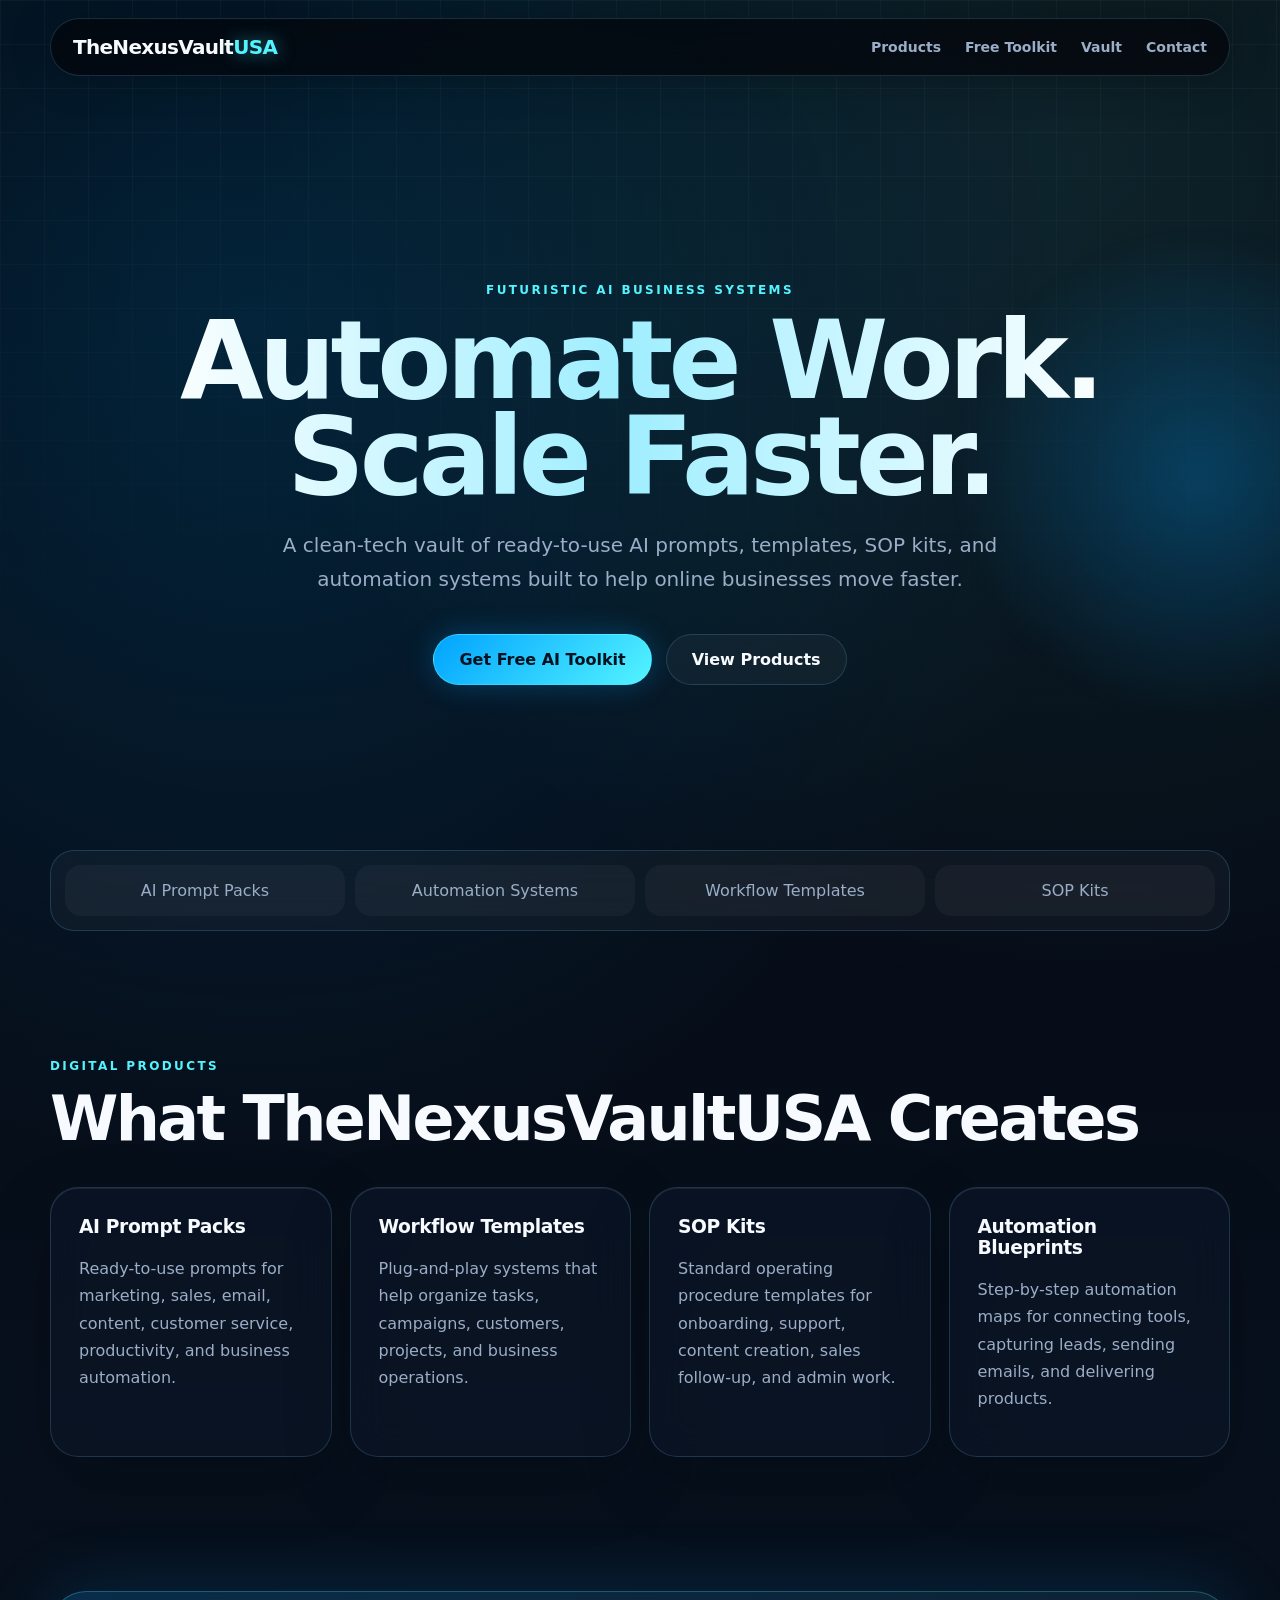
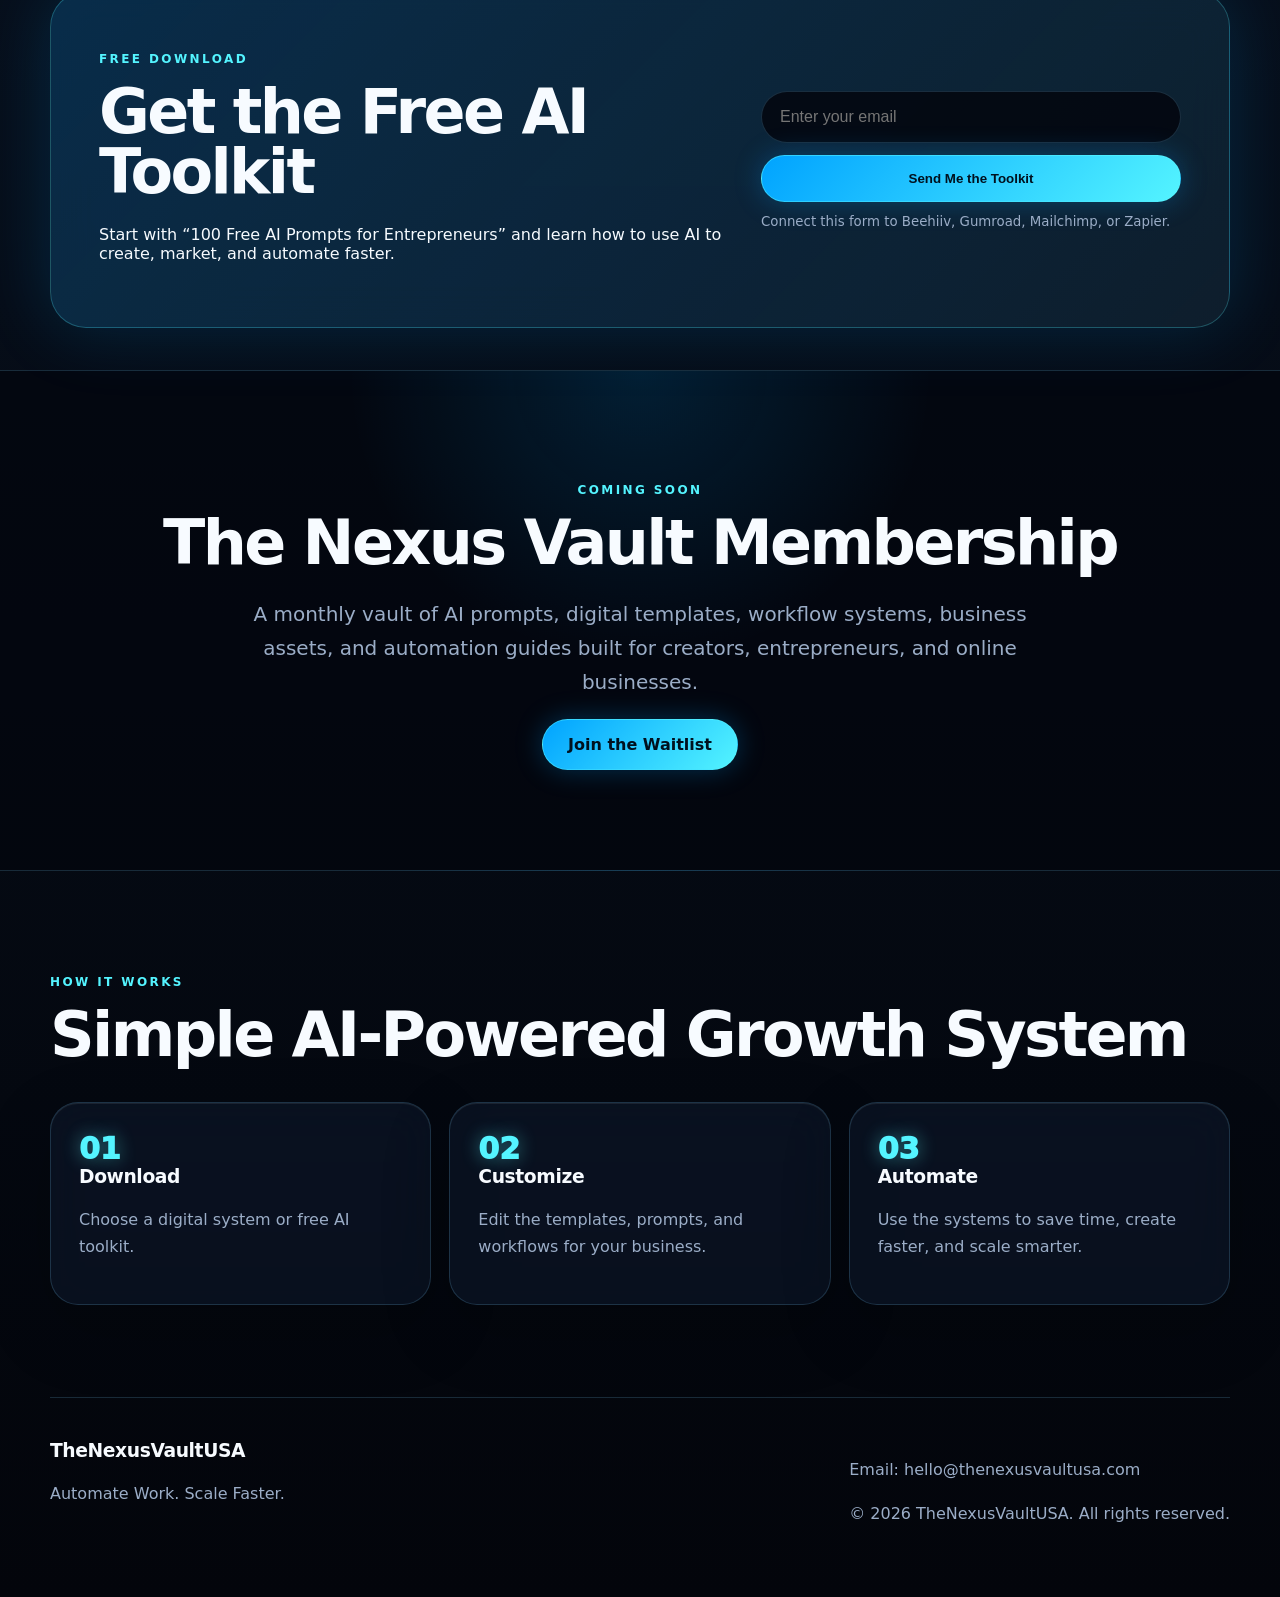
==== index.html @ 5780275d "Add files via upload Initial website upload" ====
<!DOCTYPE html>
<html lang="en">
<head>
  <meta charset="UTF-8" />
  <meta name="viewport" content="width=device-width, initial-scale=1.0" />
  <title>TheNexusVaultUSA | Automate Work. Scale Faster.</title>
  <meta name="description" content="AI-powered templates, prompt packs, workflow systems, SOP kits, and automation tools for entrepreneurs, creators, and businesses." />
  <link rel="stylesheet" href="style.css" />
</head>
<body>
  <header class="site-header">
    <div class="logo">TheNexusVault<span>USA</span></div>
    <nav>
      <a href="#products">Products</a>
      <a href="#free">Free Toolkit</a>
      <a href="#vault">Vault</a>
      <a href="#contact">Contact</a>
    </nav>
  </header>

  <section class="hero">
    <div class="hero-content">
      <p class="eyebrow">Futuristic AI Business Systems</p>
      <h1>Automate Work. Scale Faster.</h1>
      <p class="subheadline">
        A clean-tech vault of ready-to-use AI prompts, templates, SOP kits, and automation systems built to help online businesses move faster.
      </p>
      <div class="hero-buttons">
        <a class="btn primary" href="#free">Get Free AI Toolkit</a>
        <a class="btn secondary" href="#products">View Products</a>
      </div>
    </div>
  </section>

  <section class="trust" aria-label="Product categories">
    <div>AI Prompt Packs</div>
    <div>Automation Systems</div>
    <div>Workflow Templates</div>
    <div>SOP Kits</div>
  </section>

  <section id="products" class="section">
    <p class="eyebrow">Digital Products</p>
    <h2>What TheNexusVaultUSA Creates</h2>
    <div class="grid">
      <div class="card">
        <h3>AI Prompt Packs</h3>
        <p>Ready-to-use prompts for marketing, sales, email, content, customer service, productivity, and business automation.</p>
      </div>
      <div class="card">
        <h3>Workflow Templates</h3>
        <p>Plug-and-play systems that help organize tasks, campaigns, customers, projects, and business operations.</p>
      </div>
      <div class="card">
        <h3>SOP Kits</h3>
        <p>Standard operating procedure templates for onboarding, support, content creation, sales follow-up, and admin work.</p>
      </div>
      <div class="card">
        <h3>Automation Blueprints</h3>
        <p>Step-by-step automation maps for connecting tools, capturing leads, sending emails, and delivering products.</p>
      </div>
    </div>
  </section>

  <section id="free" class="lead-magnet">
    <div>
      <p class="eyebrow">Free Download</p>
      <h2>Get the Free AI Toolkit</h2>
      <p>Start with “100 Free AI Prompts for Entrepreneurs” and learn how to use AI to create, market, and automate faster.</p>
    </div>
    <form class="signup">
      <input type="email" placeholder="Enter your email" required />
      <button type="submit">Send Me the Toolkit</button>
      <small>Connect this form to Beehiiv, Gumroad, Mailchimp, or Zapier.</small>
    </form>
  </section>

  <section id="vault" class="section dark">
    <p class="eyebrow">Coming Soon</p>
    <h2>The Nexus Vault Membership</h2>
    <p class="wide">
      A monthly vault of AI prompts, digital templates, workflow systems, business assets, and automation guides built for creators, entrepreneurs, and online businesses.
    </p>
    <a class="btn primary" href="#contact">Join the Waitlist</a>
  </section>

  <section class="section">
    <p class="eyebrow">How It Works</p>
    <h2>Simple AI-Powered Growth System</h2>
    <div class="steps">
      <div><span>01</span><h3>Download</h3><p>Choose a digital system or free AI toolkit.</p></div>
      <div><span>02</span><h3>Customize</h3><p>Edit the templates, prompts, and workflows for your business.</p></div>
      <div><span>03</span><h3>Automate</h3><p>Use the systems to save time, create faster, and scale smarter.</p></div>
    </div>
  </section>

  <footer id="contact">
    <div>
      <h3>TheNexusVaultUSA</h3>
      <p>Automate Work. Scale Faster.</p>
    </div>
    <div>
      <p>Email: hello@thenexusvaultusa.com</p>
      <p>© 2026 TheNexusVaultUSA. All rights reserved.</p>
    </div>
  </footer>
</body>
</html>
---- style.css ----
:root {
  --black: #03050b;
  --deep: #07111f;
  --panel: rgba(12, 22, 38, 0.72);
  --panel-solid: #0b1321;
  --white: #f7fbff;
  --muted: #9badc7;
  --blue: #00a3ff;
  --cyan: #54f4ff;
  --line: rgba(124, 210, 255, 0.18);
  --glow: rgba(0, 163, 255, 0.35);
}

* { box-sizing: border-box; }

html { scroll-behavior: smooth; }

body {
  margin: 0;
  font-family: Inter, ui-sans-serif, system-ui, -apple-system, BlinkMacSystemFont, "Segoe UI", Arial, sans-serif;
  background:
    radial-gradient(circle at 20% 10%, rgba(0, 163, 255, 0.18), transparent 28%),
    radial-gradient(circle at 85% 5%, rgba(84, 244, 255, 0.12), transparent 26%),
    linear-gradient(180deg, #03050b 0%, #07101d 44%, #03050b 100%);
  color: var(--white);
  overflow-x: hidden;
}

body::before {
  content: "";
  position: fixed;
  inset: 0;
  pointer-events: none;
  background-image:
    linear-gradient(rgba(255,255,255,0.035) 1px, transparent 1px),
    linear-gradient(90deg, rgba(255,255,255,0.035) 1px, transparent 1px);
  background-size: 44px 44px;
  mask-image: linear-gradient(to bottom, black, transparent 80%);
  z-index: -1;
}

a { color: inherit; text-decoration: none; }

.site-header {
  width: min(1180px, calc(100% - 32px));
  margin: 18px auto 0;
  padding: 16px 22px;
  display: flex;
  justify-content: space-between;
  align-items: center;
  border: 1px solid var(--line);
  border-radius: 999px;
  background: rgba(3, 5, 11, 0.72);
  backdrop-filter: blur(20px);
  box-shadow: 0 0 40px rgba(0,0,0,0.28);
  position: sticky;
  top: 16px;
  z-index: 20;
}

.logo {
  font-weight: 900;
  font-size: 20px;
  letter-spacing: -0.7px;
}

.logo span {
  color: var(--cyan);
  text-shadow: 0 0 18px rgba(84,244,255,0.55);
}

nav {
  display: flex;
  gap: 24px;
  color: var(--muted);
  font-size: 14px;
  font-weight: 700;
}

nav a { transition: color .2s ease, text-shadow .2s ease; }
nav a:hover {
  color: var(--white);
  text-shadow: 0 0 18px var(--glow);
}

.hero {
  min-height: 86vh;
  display: flex;
  align-items: center;
  justify-content: center;
  padding: 110px 7% 80px;
  position: relative;
}

.hero::after {
  content: "";
  position: absolute;
  width: 520px;
  height: 520px;
  right: -180px;
  top: 140px;
  border-radius: 50%;
  background: radial-gradient(circle, rgba(0,163,255,0.28), transparent 66%);
  filter: blur(10px);
  pointer-events: none;
}

.hero-content {
  max-width: 980px;
  text-align: center;
  position: relative;
  z-index: 2;
}

.eyebrow {
  color: var(--cyan);
  text-transform: uppercase;
  font-size: 12px;
  font-weight: 900;
  letter-spacing: 2.4px;
  margin-bottom: 16px;
}

h1 {
  font-size: clamp(52px, 9vw, 108px);
  line-height: 0.88;
  margin: 0 0 24px;
  letter-spacing: -5px;
  background: linear-gradient(90deg, #ffffff 0%, #9feeff 48%, #ffffff 100%);
  -webkit-background-clip: text;
  background-clip: text;
  color: transparent;
}

h2 {
  font-size: clamp(34px, 5vw, 62px);
  line-height: 0.96;
  margin: 10px 0 24px;
  letter-spacing: -2.6px;
}

h3 {
  margin-top: 0;
  letter-spacing: -0.4px;
}

.subheadline, .wide {
  color: var(--muted);
  font-size: 20px;
  line-height: 1.7;
  max-width: 790px;
  margin-left: auto;
  margin-right: auto;
}

.hero-buttons {
  display: flex;
  gap: 14px;
  margin-top: 38px;
  justify-content: center;
  flex-wrap: wrap;
}

.btn, button {
  display: inline-flex;
  align-items: center;
  justify-content: center;
  border-radius: 999px;
  padding: 15px 25px;
  font-weight: 900;
  border: 1px solid var(--line);
  cursor: pointer;
  transition: transform .2s ease, box-shadow .2s ease, border-color .2s ease;
}

.btn:hover, button:hover {
  transform: translateY(-2px);
}

.primary, button {
  background: linear-gradient(135deg, var(--blue), var(--cyan));
  color: #00111f;
  border-color: rgba(84,244,255,0.5);
  box-shadow: 0 0 28px rgba(0,163,255,0.28);
}

.secondary {
  background: rgba(255,255,255,0.04);
  color: var(--white);
  backdrop-filter: blur(12px);
}

.trust {
  width: min(1180px, calc(100% - 32px));
  margin: 0 auto 24px;
  display: grid;
  grid-template-columns: repeat(4, 1fr);
  padding: 14px;
  border: 1px solid var(--line);
  border-radius: 24px;
  color: var(--muted);
  text-align: center;
  gap: 10px;
  background: rgba(255,255,255,0.035);
  backdrop-filter: blur(18px);
}

.trust div {
  padding: 16px 12px;
  border-radius: 16px;
  background: rgba(255,255,255,0.035);
}

.section {
  width: min(1180px, calc(100% - 32px));
  margin: 0 auto;
  padding: 92px 0;
}

.grid {
  display: grid;
  grid-template-columns: repeat(4, 1fr);
  gap: 18px;
  margin-top: 38px;
}

.card, .steps div {
  background: var(--panel);
  border: 1px solid var(--line);
  border-radius: 28px;
  padding: 28px;
  backdrop-filter: blur(20px);
  box-shadow: inset 0 1px 0 rgba(255,255,255,0.08), 0 24px 70px rgba(0,0,0,0.2);
  position: relative;
  overflow: hidden;
}

.card::before, .steps div::before {
  content: "";
  position: absolute;
  inset: 0;
  background: linear-gradient(135deg, rgba(84,244,255,0.12), transparent 38%);
  opacity: 0;
  transition: opacity .2s ease;
}

.card:hover::before, .steps div:hover::before { opacity: 1; }

.card p, .steps p, footer p {
  color: var(--muted);
  line-height: 1.7;
}

.lead-magnet {
  width: min(1180px, calc(100% - 32px));
  margin: 42px auto;
  padding: 48px;
  border-radius: 36px;
  background:
    linear-gradient(135deg, rgba(0,163,255,0.18), rgba(84,244,255,0.05)),
    rgba(12, 22, 38, 0.76);
  border: 1px solid rgba(84,244,255,0.26);
  box-shadow: 0 0 70px rgba(0,163,255,0.18);
  backdrop-filter: blur(22px);
  display: grid;
  grid-template-columns: 1.2fr 0.8fr;
  gap: 32px;
  align-items: center;
}

.signup {
  display: flex;
  flex-direction: column;
  gap: 12px;
}

input {
  padding: 16px 18px;
  border-radius: 999px;
  border: 1px solid var(--line);
  background: rgba(3, 5, 11, 0.78);
  color: var(--white);
  font-size: 16px;
  outline: none;
}

input:focus {
  border-color: var(--cyan);
  box-shadow: 0 0 0 4px rgba(84,244,255,0.12);
}

small { color: var(--muted); }

.dark {
  width: 100%;
  max-width: none;
  padding: 100px 7%;
  background:
    radial-gradient(circle at 50% 0%, rgba(0,163,255,0.15), transparent 36%),
    rgba(3,5,11,0.55);
  border-top: 1px solid var(--line);
  border-bottom: 1px solid var(--line);
  text-align: center;
}

.steps {
  display: grid;
  grid-template-columns: repeat(3, 1fr);
  gap: 18px;
  margin-top: 38px;
}

.steps span {
  color: var(--cyan);
  font-weight: 950;
  font-size: 30px;
  text-shadow: 0 0 18px rgba(84,244,255,0.45);
}

footer {
  width: min(1180px, calc(100% - 32px));
  margin: 0 auto;
  padding: 42px 0 54px;
  border-top: 1px solid var(--line);
  display: flex;
  justify-content: space-between;
  gap: 24px;
}

@media (max-width: 950px) {
  nav { display: none; }
  .grid, .steps, .lead-magnet, .trust { grid-template-columns: 1fr; }
  .hero { min-height: 78vh; }
  .hero-content { text-align: left; }
  .hero-buttons { justify-content: flex-start; }
  .subheadline, .wide { margin-left: 0; }
  footer { flex-direction: column; }
  h1 { letter-spacing: -2.7px; }
  .site-header { border-radius: 22px; }
}
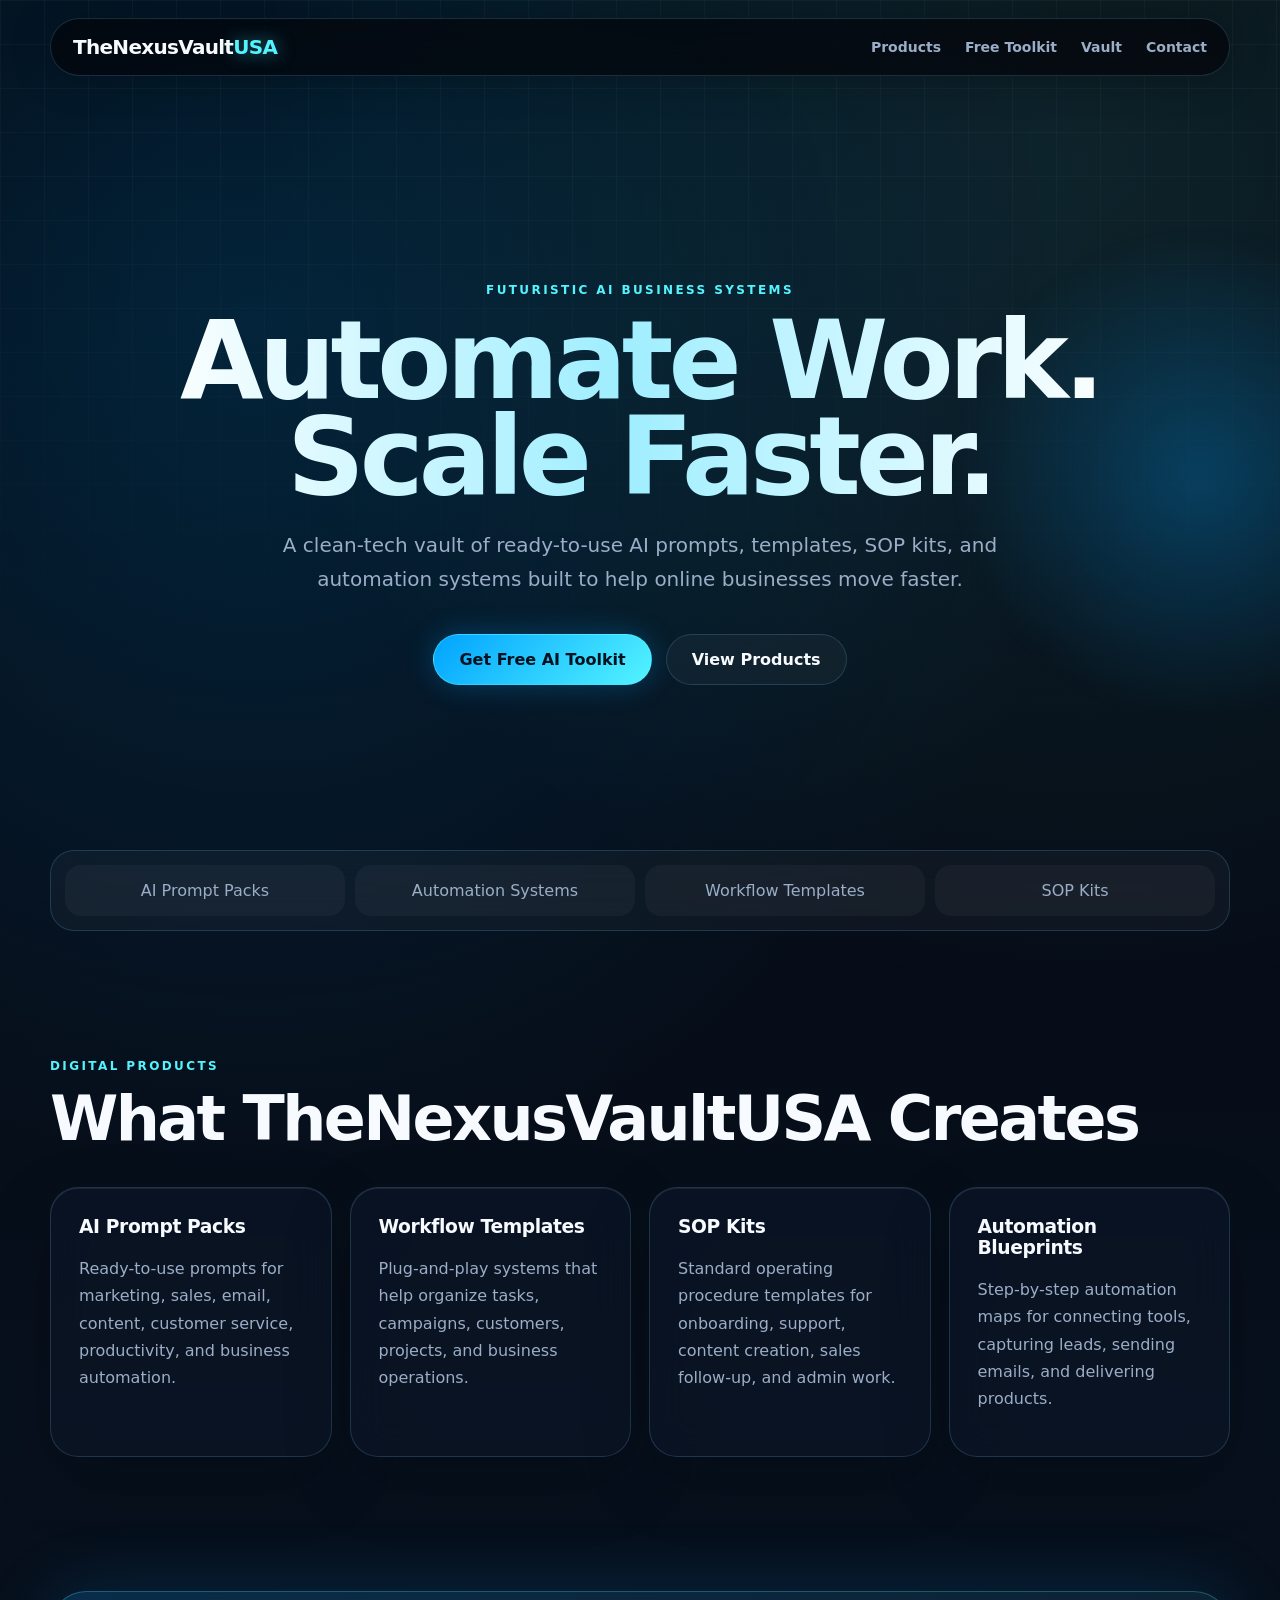
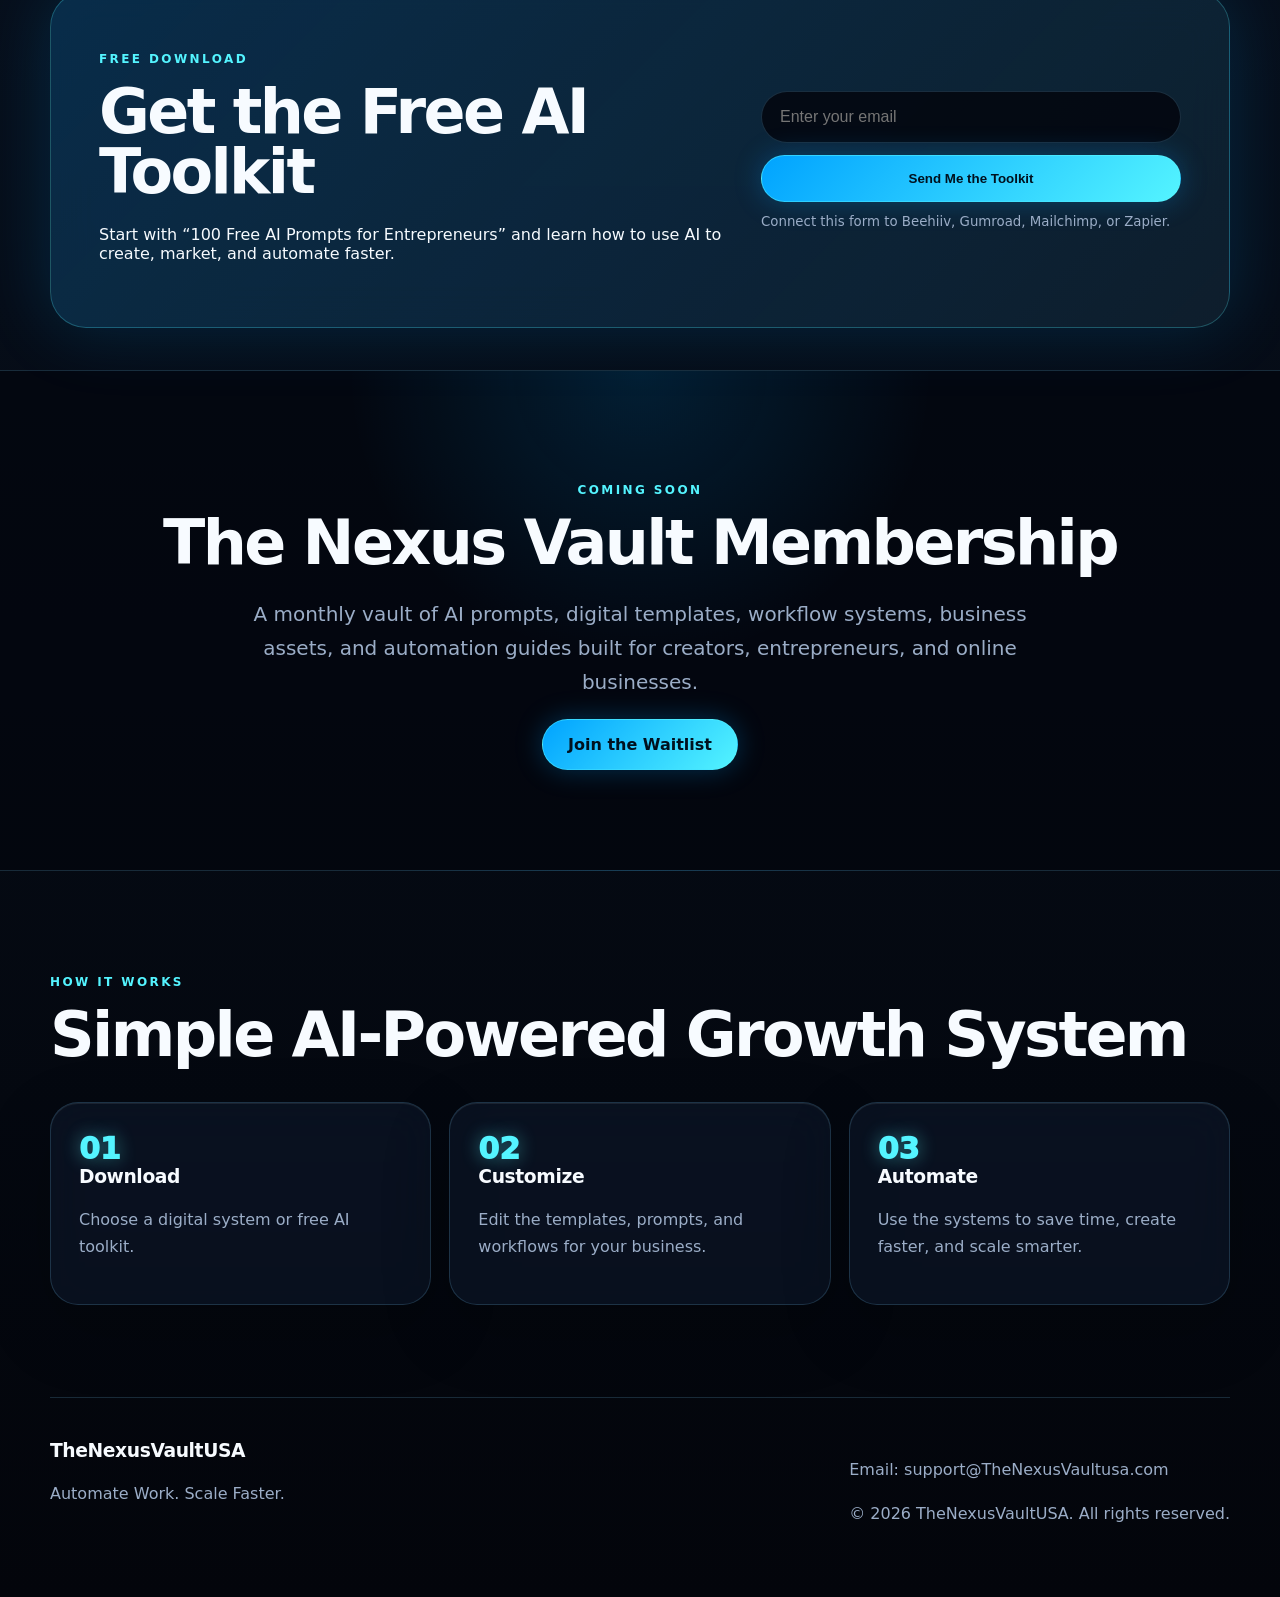
==== commit a6d04d34: "Update E-Mail Address" ====
--- a/index.html
+++ b/index.html
@@ -4,12 +4,22 @@
   <meta charset="UTF-8" />
   <meta name="viewport" content="width=device-width, initial-scale=1.0" />
   <title>TheNexusVaultUSA | Automate Work. Scale Faster.</title>
-  <meta name="description" content="AI-powered templates, prompt packs, workflow systems, SOP kits, and automation tools for entrepreneurs, creators, and businesses." />
+
+  <meta
+    name="description"
+    content="AI-powered templates, prompt packs, workflow systems, SOP kits, and automation tools for entrepreneurs, creators, and businesses."
+  />
+
   <link rel="stylesheet" href="style.css" />
 </head>
+
 <body>
+
   <header class="site-header">
-    <div class="logo">TheNexusVault<span>USA</span></div>
+    <div class="logo">
+      TheNexusVault<span>USA</span>
+    </div>
+
     <nav>
       <a href="#products">Products</a>
       <a href="#free">Free Toolkit</a>
@@ -19,90 +29,246 @@
   </header>
 
   <section class="hero">
+
     <div class="hero-content">
-      <p class="eyebrow">Futuristic AI Business Systems</p>
-      <h1>Automate Work. Scale Faster.</h1>
+
+      <p class="eyebrow">
+        Futuristic AI Business Systems
+      </p>
+
+      <h1>
+        Automate Work. Scale Faster.
+      </h1>
+
       <p class="subheadline">
-        A clean-tech vault of ready-to-use AI prompts, templates, SOP kits, and automation systems built to help online businesses move faster.
-      </p>
+        A clean-tech vault of ready-to-use AI prompts,
+        templates, SOP kits, and automation systems
+        built to help online businesses move faster.
+      </p>
+
       <div class="hero-buttons">
-        <a class="btn primary" href="#free">Get Free AI Toolkit</a>
-        <a class="btn secondary" href="#products">View Products</a>
-      </div>
-    </div>
+        <a class="btn primary" href="#free">
+          Get Free AI Toolkit
+        </a>
+
+        <a class="btn secondary" href="#products">
+          View Products
+        </a>
+      </div>
+
+    </div>
+
   </section>
 
   <section class="trust" aria-label="Product categories">
+
     <div>AI Prompt Packs</div>
     <div>Automation Systems</div>
     <div>Workflow Templates</div>
     <div>SOP Kits</div>
+
   </section>
 
   <section id="products" class="section">
-    <p class="eyebrow">Digital Products</p>
-    <h2>What TheNexusVaultUSA Creates</h2>
+
+    <p class="eyebrow">
+      Digital Products
+    </p>
+
+    <h2>
+      What TheNexusVaultUSA Creates
+    </h2>
+
     <div class="grid">
+
       <div class="card">
         <h3>AI Prompt Packs</h3>
-        <p>Ready-to-use prompts for marketing, sales, email, content, customer service, productivity, and business automation.</p>
-      </div>
+
+        <p>
+          Ready-to-use prompts for marketing,
+          sales, email, content, customer service,
+          productivity, and business automation.
+        </p>
+      </div>
+
       <div class="card">
         <h3>Workflow Templates</h3>
-        <p>Plug-and-play systems that help organize tasks, campaigns, customers, projects, and business operations.</p>
-      </div>
+
+        <p>
+          Plug-and-play systems that help organize
+          tasks, campaigns, customers, projects,
+          and business operations.
+        </p>
+      </div>
+
       <div class="card">
         <h3>SOP Kits</h3>
-        <p>Standard operating procedure templates for onboarding, support, content creation, sales follow-up, and admin work.</p>
-      </div>
+
+        <p>
+          Standard operating procedure templates
+          for onboarding, support, content creation,
+          sales follow-up, and admin work.
+        </p>
+      </div>
+
       <div class="card">
         <h3>Automation Blueprints</h3>
-        <p>Step-by-step automation maps for connecting tools, capturing leads, sending emails, and delivering products.</p>
-      </div>
-    </div>
+
+        <p>
+          Step-by-step automation maps for connecting
+          tools, capturing leads, sending emails,
+          and delivering products.
+        </p>
+      </div>
+
+    </div>
+
   </section>
 
   <section id="free" class="lead-magnet">
+
     <div>
-      <p class="eyebrow">Free Download</p>
-      <h2>Get the Free AI Toolkit</h2>
-      <p>Start with “100 Free AI Prompts for Entrepreneurs” and learn how to use AI to create, market, and automate faster.</p>
-    </div>
+
+      <p class="eyebrow">
+        Free Download
+      </p>
+
+      <h2>
+        Get the Free AI Toolkit
+      </h2>
+
+      <p>
+        Start with “100 Free AI Prompts for Entrepreneurs”
+        and learn how to use AI to create, market,
+        and automate faster.
+      </p>
+
+    </div>
+
     <form class="signup">
-      <input type="email" placeholder="Enter your email" required />
-      <button type="submit">Send Me the Toolkit</button>
-      <small>Connect this form to Beehiiv, Gumroad, Mailchimp, or Zapier.</small>
+
+      <input
+        type="email"
+        placeholder="Enter your email"
+        required
+      />
+
+      <button type="submit">
+        Send Me the Toolkit
+      </button>
+
+      <small>
+        Connect this form to Beehiiv,
+        Gumroad, Mailchimp, or Zapier.
+      </small>
+
     </form>
+
   </section>
 
   <section id="vault" class="section dark">
-    <p class="eyebrow">Coming Soon</p>
-    <h2>The Nexus Vault Membership</h2>
+
+    <p class="eyebrow">
+      Coming Soon
+    </p>
+
+    <h2>
+      The Nexus Vault Membership
+    </h2>
+
     <p class="wide">
-      A monthly vault of AI prompts, digital templates, workflow systems, business assets, and automation guides built for creators, entrepreneurs, and online businesses.
-    </p>
-    <a class="btn primary" href="#contact">Join the Waitlist</a>
+      A monthly vault of AI prompts,
+      digital templates, workflow systems,
+      business assets, and automation guides
+      built for creators, entrepreneurs,
+      and online businesses.
+    </p>
+
+    <a class="btn primary" href="#contact">
+      Join the Waitlist
+    </a>
+
   </section>
 
   <section class="section">
-    <p class="eyebrow">How It Works</p>
-    <h2>Simple AI-Powered Growth System</h2>
+
+    <p class="eyebrow">
+      How It Works
+    </p>
+
+    <h2>
+      Simple AI-Powered Growth System
+    </h2>
+
     <div class="steps">
-      <div><span>01</span><h3>Download</h3><p>Choose a digital system or free AI toolkit.</p></div>
-      <div><span>02</span><h3>Customize</h3><p>Edit the templates, prompts, and workflows for your business.</p></div>
-      <div><span>03</span><h3>Automate</h3><p>Use the systems to save time, create faster, and scale smarter.</p></div>
-    </div>
+
+      <div>
+        <span>01</span>
+
+        <h3>Download</h3>
+
+        <p>
+          Choose a digital system
+          or free AI toolkit.
+        </p>
+      </div>
+
+      <div>
+        <span>02</span>
+
+        <h3>Customize</h3>
+
+        <p>
+          Edit the templates,
+          prompts, and workflows
+          for your business.
+        </p>
+      </div>
+
+      <div>
+        <span>03</span>
+
+        <h3>Automate</h3>
+
+        <p>
+          Use the systems to save time,
+          create faster, and scale smarter.
+        </p>
+      </div>
+
+    </div>
+
   </section>
 
   <footer id="contact">
+
     <div>
+
       <h3>TheNexusVaultUSA</h3>
-      <p>Automate Work. Scale Faster.</p>
-    </div>
+
+      <p>
+        Automate Work. Scale Faster.
+      </p>
+
+    </div>
+
     <div>
-      <p>Email: hello@thenexusvaultusa.com</p>
-      <p>© 2026 TheNexusVaultUSA. All rights reserved.</p>
-    </div>
+
+      <p>
+        Email:
+        <a href="mailto:support@TheNexusVaultusa.com">
+          support@TheNexusVaultusa.com
+        </a>
+      </p>
+
+      <p>
+        © 2026 TheNexusVaultUSA.
+        All rights reserved.
+      </p>
+
+    </div>
+
   </footer>
+
 </body>
 </html>
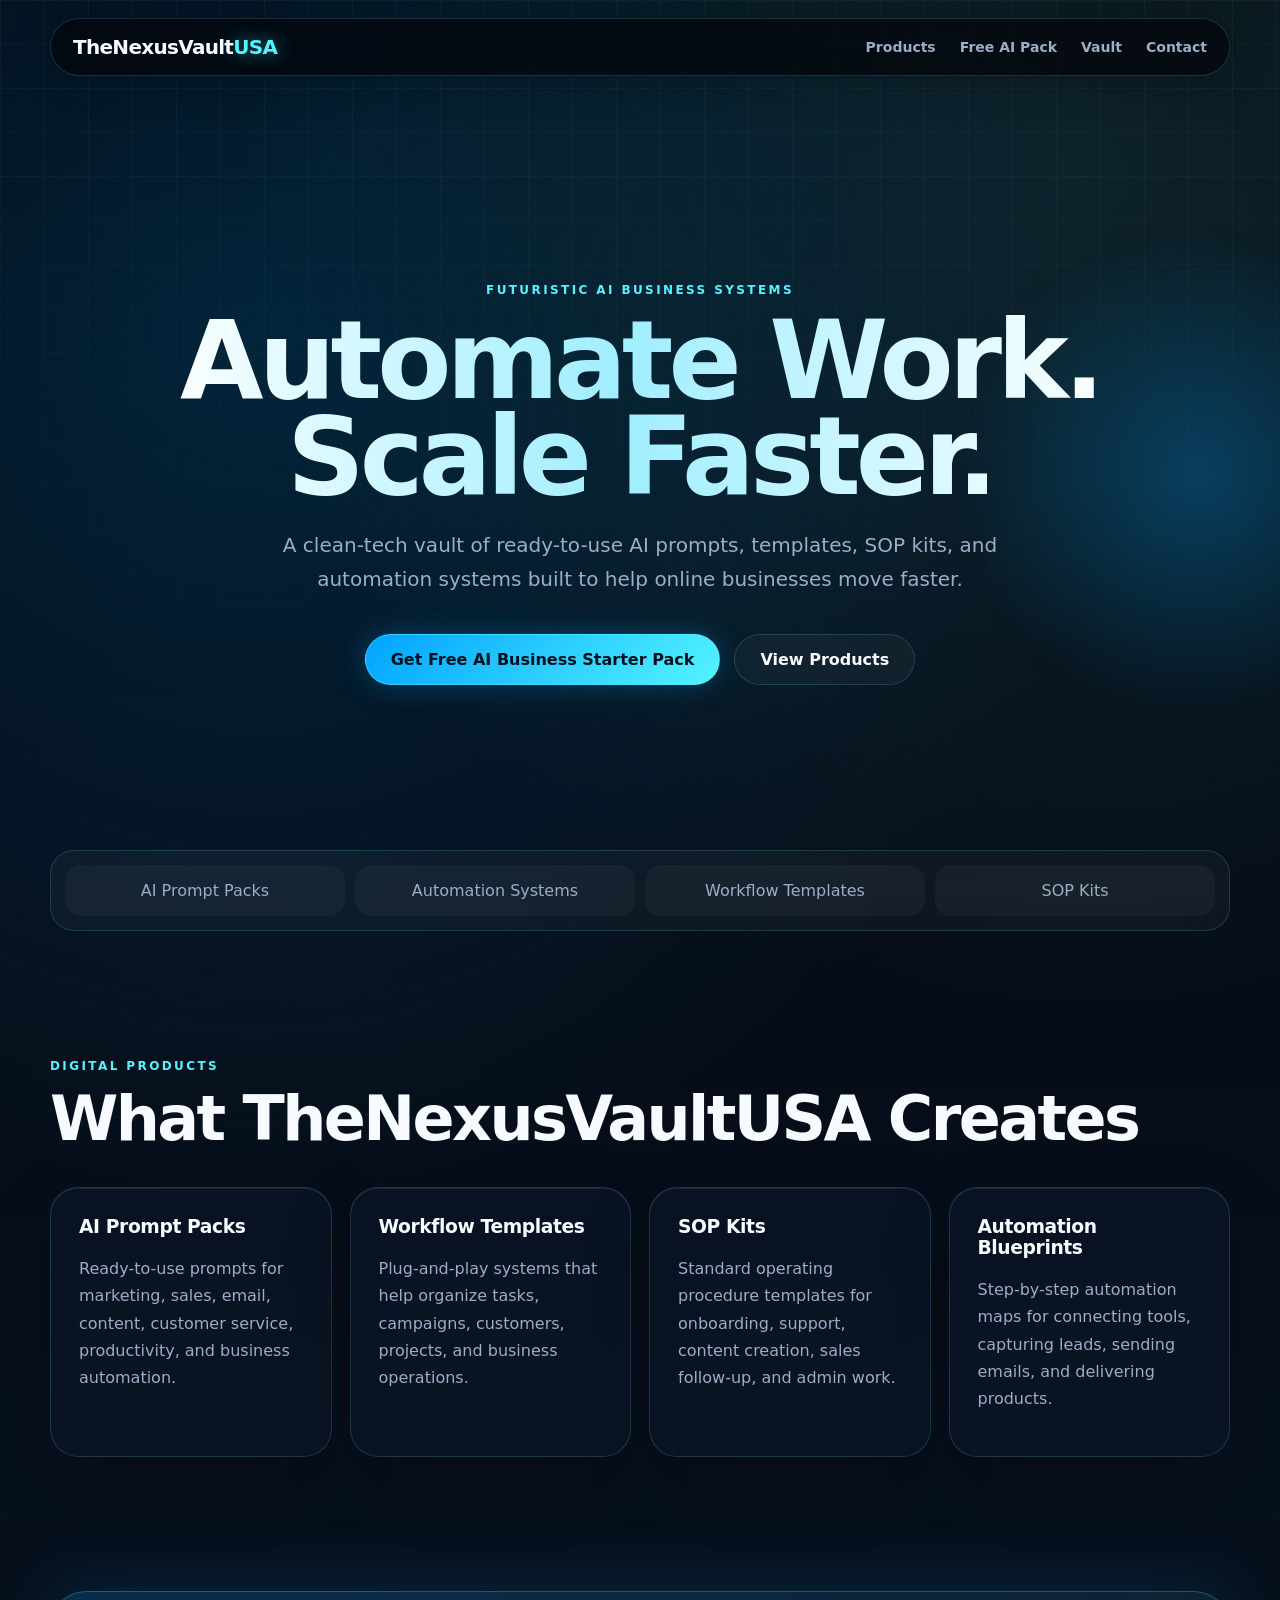
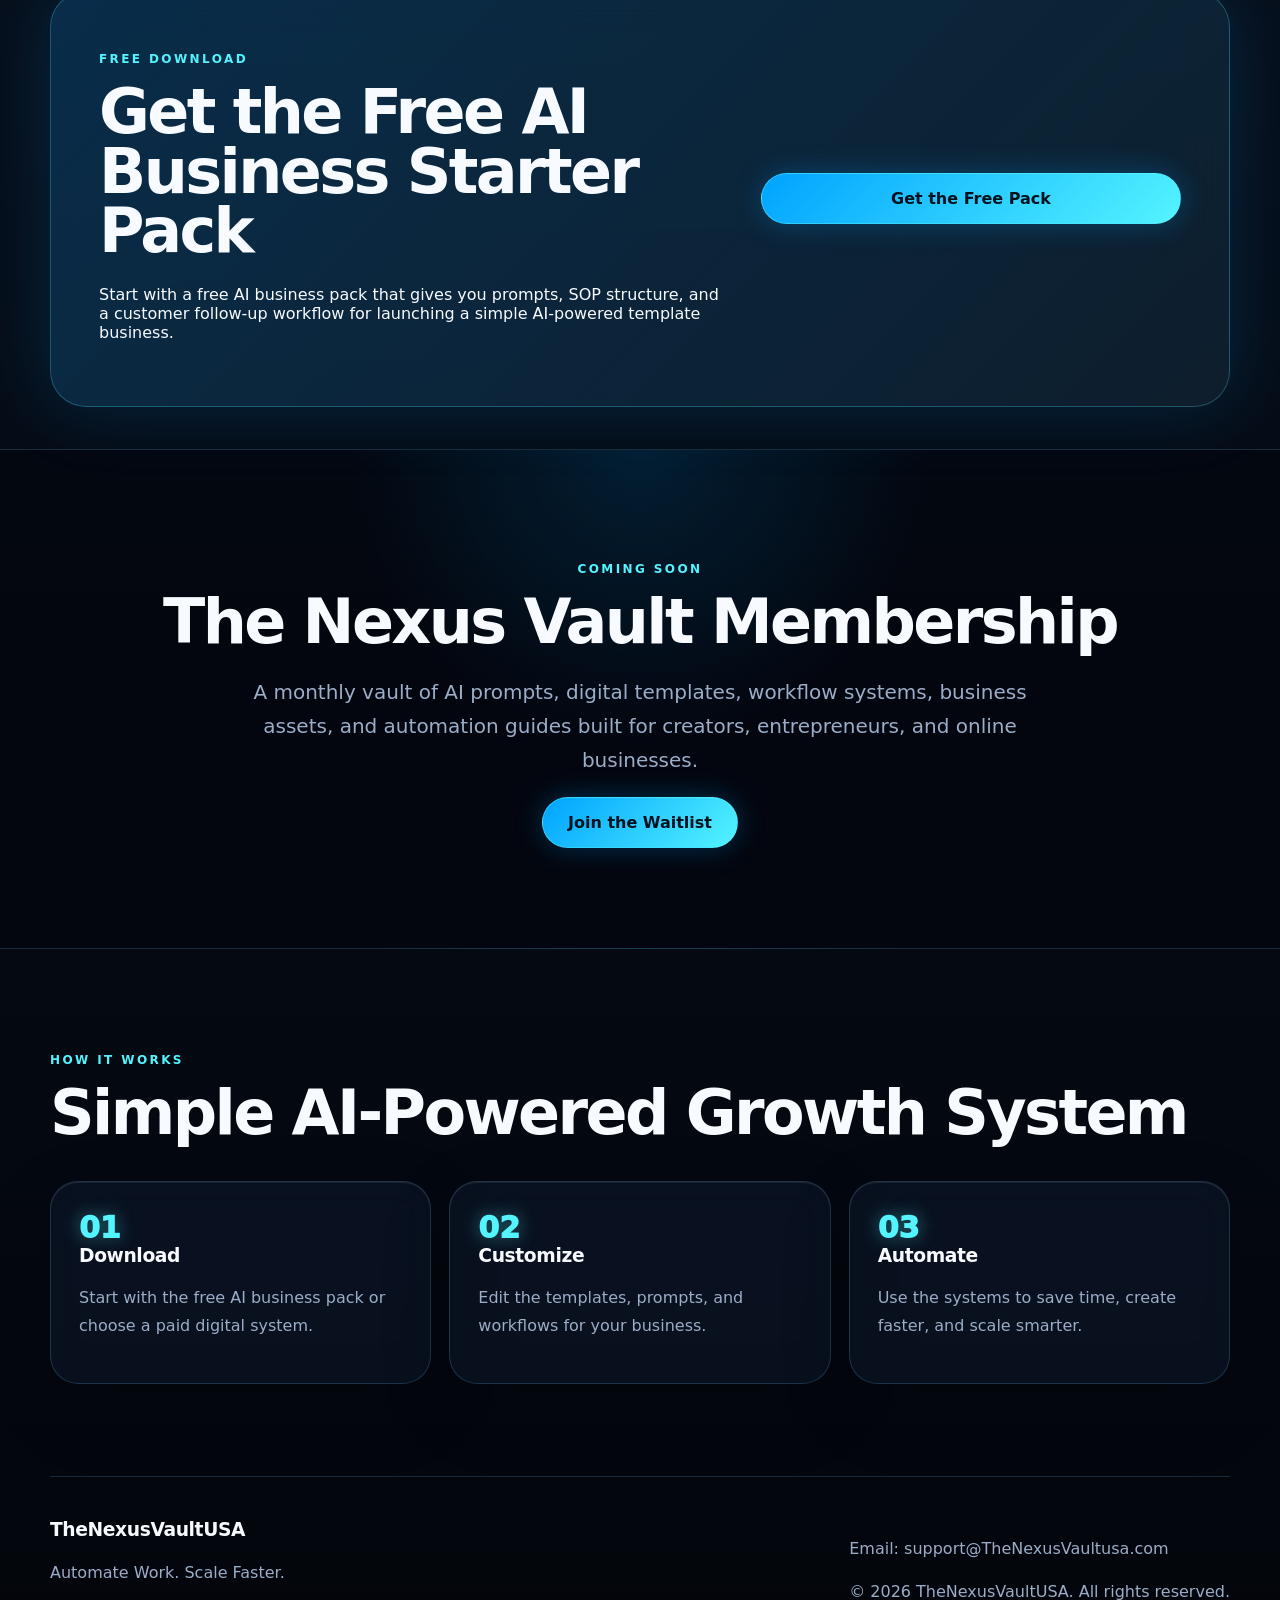
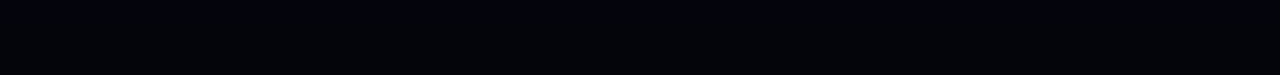
==== commit b7995a43: "Update index.html" ====
--- a/index.html
+++ b/index.html
@@ -22,7 +22,7 @@
 
     <nav>
       <a href="#products">Products</a>
-      <a href="#free">Free Toolkit</a>
+      <a href="lead-magnet.html">Free AI Pack</a>
       <a href="#vault">Vault</a>
       <a href="#contact">Contact</a>
     </nav>
@@ -47,8 +47,8 @@
       </p>
 
       <div class="hero-buttons">
-        <a class="btn primary" href="#free">
-          Get Free AI Toolkit
+        <a class="btn primary" href="lead-magnet.html">
+          Get Free AI Business Starter Pack
         </a>
 
         <a class="btn secondary" href="#products">
@@ -134,35 +134,20 @@
       </p>
 
       <h2>
-        Get the Free AI Toolkit
+        Get the Free AI Business Starter Pack
       </h2>
 
       <p>
-        Start with “100 Free AI Prompts for Entrepreneurs”
-        and learn how to use AI to create, market,
-        and automate faster.
-      </p>
-
-    </div>
-
-    <form class="signup">
-
-      <input
-        type="email"
-        placeholder="Enter your email"
-        required
-      />
-
-      <button type="submit">
-        Send Me the Toolkit
-      </button>
-
-      <small>
-        Connect this form to Beehiiv,
-        Gumroad, Mailchimp, or Zapier.
-      </small>
-
-    </form>
+        Start with a free AI business pack that gives you prompts,
+        SOP structure, and a customer follow-up workflow for launching
+        a simple AI-powered template business.
+      </p>
+
+    </div>
+
+    <a class="btn primary" href="lead-magnet.html">
+      Get the Free Pack
+    </a>
 
   </section>
 
@@ -208,8 +193,8 @@
         <h3>Download</h3>
 
         <p>
-          Choose a digital system
-          or free AI toolkit.
+          Start with the free AI business pack
+          or choose a paid digital system.
         </p>
       </div>
 
